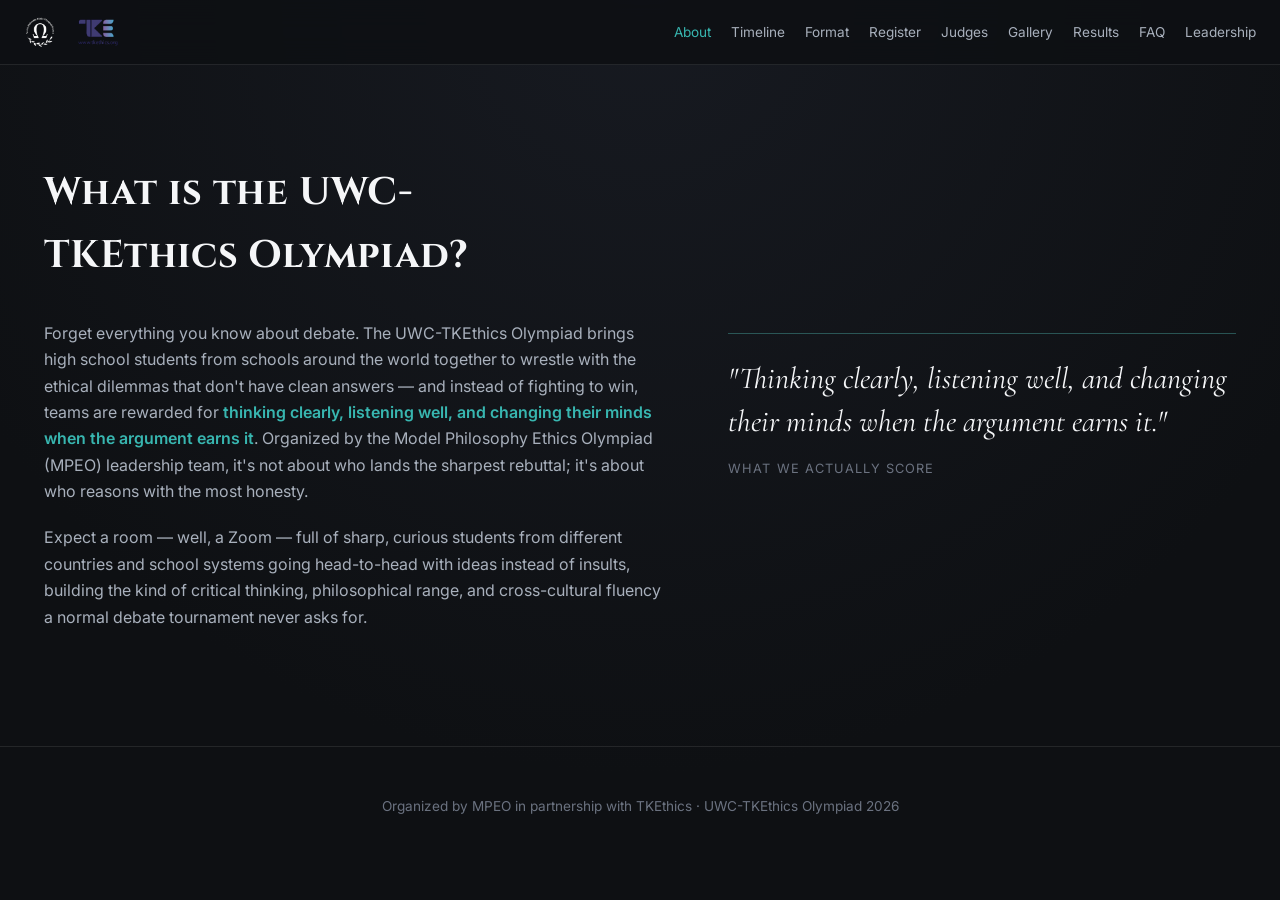
==== about.html @ 6abeafab "Fix hero circle cropping, embed Google Form for interest, split site into multiple pages - Hero circ" ====
<!DOCTYPE html>
<html lang="en">
<head>
  <meta charset="UTF-8">
  <meta name="viewport" content="width=device-width, initial-scale=1.0">
  <title>About · UWC-TKEthics Olympiad 2026</title>
  <meta name="description" content="What is the UWC-TKEthics Olympiad? An online ethics tournament for high school teams from schools around the world, hosted by MPEO in partnership with TKEthics.">
  <link rel="stylesheet" href="style.css">
</head>
<body>
  <header class="site-header">
    <div class="site-header__logos">
      <img src="assets/logos/mpeo-omega-crest-transparent.png" alt="Model Philosophy Ethics Olympiad crest">
      <img src="assets/logos/tkethics-logo.png" alt="TKEthics logo">
    </div>
    <nav class="site-header__nav">
      <a href="about.html" aria-current="page">About</a>
      <a href="index.html#timeline">Timeline</a>
      <a href="format.html">Format</a>
      <a href="index.html#eligibility">Register</a>
      <a href="judges.html">Judges</a>
      <a href="gallery.html">Gallery</a>
      <a href="results.html">Results</a>
      <a href="index.html#faq">FAQ</a>
      <a href="leadership.html">Leadership</a>
    </nav>
  </header>

  <main>
    <section id="about" class="about">
      <div class="container about__grid">
        <div>
          <h2>What is the UWC-TKEthics Olympiad?</h2>
          <p>
            Forget everything you know about debate. The UWC-TKEthics Olympiad
            brings high school students from schools around the world together
            to wrestle with the ethical dilemmas that don't have clean answers —
            and instead of fighting to win, teams are rewarded for
            <span class="highlight">thinking clearly, listening well, and
            changing their minds when the argument earns it</span>. Organized by
            the Model Philosophy Ethics Olympiad (MPEO) leadership team, it's
            not about who lands the sharpest rebuttal; it's about who reasons
            with the most honesty.
          </p>
          <p>
            Expect a room — well, a Zoom — full of sharp, curious students from
            different countries and school systems going head-to-head with
            ideas instead of insults, building the kind of critical thinking,
            philosophical range, and cross-cultural fluency a normal debate
            tournament never asks for.
          </p>
        </div>
        <blockquote class="about__pullquote">
          "Thinking clearly, listening well, and changing their minds when the
          argument earns it."
          <cite>What we actually score</cite>
        </blockquote>
      </div>
    </section>
  </main>

  <footer class="site-footer">
    <p>Organized by MPEO in partnership with TKEthics · UWC-TKEthics Olympiad 2026</p>
  </footer>

  <script type="module" src="js/app.js"></script>
</body>
</html>
---- style.css ----
/* ==========================================================================
   UWC-TKETHICS OLYMPIAD 2026 — DESIGN SYSTEM
   Related to MPEO's dark-academia system, distinct accent (indigo/teal,
   echoing the TKEthics mark) for this event specifically.
   ========================================================================== */

@import url('https://fonts.googleapis.com/css2?family=Cinzel:wght@500;600;700;800;900&family=Cormorant+Garamond:ital,wght@0,400;0,600;1,400;1,600&family=Inter:wght@300;400;500;600;700&family=Playfair+Display:ital,wght@0,600;0,700;1,600&display=swap');

:root {
  --color-bg-primary: #0E1013;
  --color-bg-secondary: #16191E;
  --color-bg-card: #21252C;
  --color-bg-card-hover: #2A2F38;
  --color-bg-parchment: #F6F4ED;

  --color-border-subtle: rgba(255, 255, 255, 0.09);
  --color-border-accent: rgba(79, 182, 176, 0.4);

  /* Event accent: indigo -> teal, echoes the TKEthics logo gradient */
  --color-accent-a: #4B4FA6;
  --color-accent-b: #38B6B0;
  --color-accent-gradient: linear-gradient(120deg, var(--color-accent-a), var(--color-accent-b));
  --color-accent-glow: rgba(56, 182, 176, 0.28);

  --color-text-primary: #F5F6F8;
  --color-text-secondary: #A8B0BC;
  --color-text-muted: #6B7280;
  --color-text-dark: #1A1D20;

  --font-display: 'Cinzel', Georgia, serif;
  --font-subhead: 'Playfair Display', Georgia, serif;
  --font-editorial: 'Cormorant Garamond', Georgia, serif;
  --font-body: 'Inter', system-ui, -apple-system, sans-serif;

  --max-width-container: 1240px;
  --max-width-narrow: 920px;
  --radius-sm: 4px;
  --radius-md: 8px;
  --radius-lg: 16px;
  --radius-full: 9999px;

  --shadow-card: 0 16px 36px -10px rgba(0, 0, 0, 0.6);
  --transition-fast: 0.2s cubic-bezier(0.16, 1, 0.3, 1);
  --transition-normal: 0.35s cubic-bezier(0.16, 1, 0.3, 1);
}

*, *::before, *::after { box-sizing: border-box; margin: 0; padding: 0; }

html {
  scroll-behavior: smooth;
  color-scheme: dark;
  background-color: var(--color-bg-primary);
  font-family: var(--font-body);
  font-size: 16px;
  line-height: 1.65;
  color: var(--color-text-primary);
  -webkit-font-smoothing: antialiased;
}

body {
  overflow-x: hidden;
  background: radial-gradient(circle at 50% 0%, #171A21 0%, #0E1013 70%);
  min-height: 100vh;
}

a { color: inherit; text-decoration: none; transition: var(--transition-fast); }
button { cursor: pointer; border: none; font-family: inherit; }
img { max-width: 100%; height: auto; display: block; }

.container { max-width: var(--max-width-container); margin: 0 auto; padding: 0 24px; }
.container--narrow { max-width: var(--max-width-narrow); }

section { padding: 96px 0; }
main > section:nth-of-type(even) { background: var(--color-bg-secondary); }

@media (max-width: 640px) {
  section { padding: 56px 0; }
}

h1, h2 { font-family: var(--font-display); font-weight: 700; letter-spacing: 0.01em; text-wrap: balance; }
h3 { font-family: var(--font-subhead); font-weight: 700; letter-spacing: 0.01em; text-wrap: balance; }
h2 { font-size: clamp(1.8rem, 3vw, 2.6rem); margin-bottom: 32px; }
p { text-wrap: pretty; }

.btn {
  display: inline-block;
  padding: 14px 32px;
  border-radius: var(--radius-full);
  font-family: var(--font-body);
  font-weight: 600;
  font-size: 0.95rem;
}
.btn--primary {
  background: var(--color-accent-gradient);
  color: #08090B;
}
.btn--primary:hover { box-shadow: 0 10px 30px -5px var(--color-accent-glow); }
.btn--disabled {
  background: var(--color-bg-card);
  color: var(--color-text-muted);
  cursor: not-allowed;
}

/* --- Header / nav --- */
.site-header {
  position: sticky;
  top: 0;
  z-index: 50;
  display: flex;
  flex-wrap: wrap;
  align-items: center;
  justify-content: space-between;
  gap: 16px;
  padding: 16px 24px;
  background: rgba(14, 16, 19, 0.85);
  backdrop-filter: blur(14px);
  border-bottom: 1px solid var(--color-border-subtle);
}
.site-header__logos { display: flex; align-items: center; gap: 16px; flex-shrink: 0; }
.site-header__logos img { height: 32px; width: auto; }
.site-header__nav { display: flex; gap: 20px; flex-wrap: wrap; }
.site-header__nav a { font-size: 0.85rem; color: var(--color-text-secondary); }
.site-header__nav a:hover { color: var(--color-text-primary); }
.site-header__nav a[aria-current="page"] { color: var(--color-accent-b); }

/* --- Footer --- */
.site-footer {
  padding: 48px 24px;
  text-align: center;
  color: var(--color-text-muted);
  font-size: 0.85rem;
  border-top: 1px solid var(--color-border-subtle);
}

.tag--tentative, .tag--note {
  display: inline-block;
  font-size: 0.7rem;
  text-transform: uppercase;
  letter-spacing: 0.08em;
  color: var(--color-text-muted);
  border: 1px solid var(--color-border-subtle);
  border-radius: var(--radius-full);
  padding: 2px 10px;
  margin-left: 8px;
  vertical-align: middle;
}

/* --- Hero --- */
.hero {
  position: relative;
  isolation: isolate;
  min-height: 100svh;
  display: flex;
  align-items: center;
  padding-top: 100px;
  padding-bottom: 60px;
  text-align: center;
  overflow: hidden;
}
@media (max-width: 640px) {
  .hero { padding-top: 96px; padding-bottom: 72px; }
}
.hero__graphic {
  position: absolute;
  inset: 0;
  overflow: hidden;
  z-index: 0;
  pointer-events: none;
}
.hero__circle {
  position: absolute;
  border-radius: 50%;
}
.hero__circle--a,
.hero__circle--b {
  width: clamp(480px, 60vw, 1100px);
  aspect-ratio: 1 / 1;
  border: 1.5px solid;
}
.hero__circle--a {
  top: -22%;
  left: -18%;
  border-color: var(--color-accent-a);
  opacity: 0.32;
}
.hero__circle--b {
  bottom: -22%;
  right: -18%;
  border-color: var(--color-accent-b);
  opacity: 0.32;
}
.hero__circle--c {
  top: 50%;
  left: 50%;
  transform: translate(-50%, -50%);
}
@media (max-width: 640px) {
  .hero__circle--a,
  .hero__circle--b { width: clamp(280px, 85vw, 420px); }
}
.hero__inner { position: relative; z-index: 1; }
.hero__eyebrow {
  font-family: var(--font-body);
  text-transform: uppercase;
  letter-spacing: 0.12em;
  font-size: 0.8rem;
  color: var(--color-accent-b);
  margin-bottom: 16px;
}
.hero__title { font-size: clamp(2.4rem, 6vw, 4.2rem); margin-bottom: 20px; }
.hero__subtitle {
  font-family: var(--font-editorial);
  font-size: 1.3rem;
  color: var(--color-text-secondary);
  max-width: 700px;
  margin: 0 auto 24px;
}
.hero__date { color: var(--color-text-secondary); margin-bottom: 32px; }
.hero__ctas { display: flex; gap: 16px; justify-content: center; flex-wrap: wrap; }
.btn--ghost {
  border: 1px solid var(--color-border-subtle);
  color: var(--color-text-primary);
}
.btn--ghost:hover { border-color: var(--color-border-accent); }

/* --- Emphasis accent --- */
.highlight { color: var(--color-accent-b); font-weight: 600; }

/* --- About / Format shared prose styles --- */
.about p, .format p { color: var(--color-text-secondary); margin-bottom: 20px; }

.about__grid {
  display: grid;
  grid-template-columns: 1.1fr 0.9fr;
  gap: 64px;
  align-items: center;
}
@media (max-width: 860px) {
  .about__grid { grid-template-columns: 1fr; gap: 32px; }
}
.about__pullquote {
  font-family: var(--font-editorial);
  font-style: italic;
  font-size: clamp(1.4rem, 2.4vw, 1.9rem);
  line-height: 1.4;
  color: var(--color-text-primary);
  border-top: 1px solid var(--color-border-accent);
  padding-top: 24px;
}
.about__pullquote cite {
  display: block;
  margin-top: 16px;
  font-family: var(--font-body);
  font-style: normal;
  font-size: 0.8rem;
  text-transform: uppercase;
  letter-spacing: 0.08em;
  color: var(--color-text-muted);
}
.format h3 { font-size: 1.3rem; margin: 40px 0 16px; }
.format__theories { list-style: none; display: grid; gap: 16px; margin-bottom: 20px; }
.format__theories li {
  background: var(--color-bg-card);
  border: 1px solid var(--color-border-subtle);
  border-radius: var(--radius-md);
  padding: 16px 20px;
  color: var(--color-text-secondary);
  transition: var(--transition-fast);
}
.format__theories li strong {
  color: var(--color-accent-a);
  font-family: var(--font-subhead);
  font-size: 1.05rem;
}
.format__theories li a { text-decoration: underline; }
.format__theories li a:hover strong { color: var(--color-accent-b); }
.format__theories li:hover {
  background: var(--color-bg-card-hover);
  box-shadow: 0 10px 30px -12px var(--color-accent-glow);
}
.format__video-slot {
  aspect-ratio: 16 / 9;
  background: var(--color-bg-card);
  border: 1px solid var(--color-border-subtle);
  border-radius: var(--radius-lg);
  overflow: hidden;
  margin-bottom: 32px;
}
.format__video-slot iframe {
  width: 100%;
  height: 100%;
  border: 0;
  display: block;
}

.format__steps {
  display: grid;
  grid-template-columns: repeat(4, 1fr);
  gap: 16px;
  margin: 28px 0 32px;
}
@media (max-width: 860px) { .format__steps { grid-template-columns: 1fr 1fr; } }
@media (max-width: 520px) { .format__steps { grid-template-columns: 1fr; } }
.format__step {
  position: relative;
  background: var(--color-bg-card);
  border: 1px solid var(--color-border-subtle);
  border-radius: var(--radius-md);
  padding: 20px 18px;
  transition: var(--transition-fast);
}
@media (min-width: 861px) {
  .format__step:not(:first-child)::before {
    content: '→';
    position: absolute;
    top: 32px;
    left: -8px;
    transform: translate(-50%, -50%);
    font-size: 1rem;
    color: var(--color-text-muted);
    z-index: 1;
    pointer-events: none;
  }
}
.format__step:hover {
  background: var(--color-bg-card-hover);
  box-shadow: 0 14px 32px -14px var(--color-accent-glow);
  transform: translateY(-2px);
}
.format__step-number {
  display: block;
  font-family: var(--font-display);
  font-size: 2rem;
  color: var(--color-accent-a);
  margin-bottom: 8px;
}
.format__step-title {
  font-family: var(--font-subhead);
  font-size: 1.05rem;
  font-weight: 700;
  margin-bottom: 10px;
  display: flex;
  align-items: baseline;
  gap: 8px;
  flex-wrap: wrap;
}
.format__step-time {
  font-family: var(--font-body);
  font-size: 0.7rem;
  font-weight: 600;
  text-transform: uppercase;
  letter-spacing: 0.06em;
  color: var(--color-text-secondary);
  background: var(--color-bg-primary);
  border-radius: var(--radius-full);
  padding: 2px 10px;
}
.format__step p { font-size: 0.92rem; margin-bottom: 0; }

.format__callout {
  border-left: 3px solid var(--color-accent-b);
  background: var(--color-accent-glow);
  border-radius: 0 var(--radius-md) var(--radius-md) 0;
  padding: 20px 24px;
  font-family: var(--font-editorial);
  font-style: italic;
  font-size: 1.2rem;
  line-height: 1.5;
}
.format__callout strong { font-style: normal; }

.judges p { color: var(--color-text-secondary); margin-bottom: 24px; }
.judges p a { color: var(--color-accent-b); text-decoration: underline; }
.judges p a:hover { color: var(--color-text-primary); }
.judges__top {
  display: grid;
  grid-template-columns: 1.3fr 1fr;
  gap: 32px;
  align-items: start;
  margin-bottom: 32px;
}
@media (max-width: 860px) {
  .judges__top { grid-template-columns: 1fr; gap: 24px; }
}
.judges__bios-row {
  display: grid;
  grid-template-columns: 1fr 1fr;
  gap: 24px;
  margin-bottom: 32px;
}
@media (max-width: 640px) {
  .judges__bios-row { grid-template-columns: 1fr; }
}
.judges__bio {
  background: var(--color-bg-card);
  border: 1px solid var(--color-border-subtle);
  border-radius: var(--radius-md);
  padding: 20px;
}
.judges__bio h3 { font-size: 1.05rem; margin-bottom: 4px; }
.judges__bio-role {
  display: block;
  font-family: var(--font-body);
  font-size: 0.75rem;
  text-transform: uppercase;
  letter-spacing: 0.06em;
  color: var(--color-accent-b);
  margin-bottom: 12px;
}
.judges__bio p { font-size: 0.9rem; margin-bottom: 0; }
.judges .judges__bio-note { font-size: 0.85rem; color: var(--color-text-muted); margin-bottom: 0; }
.judges__criteria {
  background: linear-gradient(160deg, rgba(75, 79, 166, 0.16), rgba(75, 79, 166, 0.04));
  border: 1px solid rgba(75, 79, 166, 0.35);
  border-radius: var(--radius-lg);
  padding: 22px 20px;
}
.judges__criteria h3 { font-size: 0.95rem; margin-bottom: 14px; color: var(--color-accent-a); }
.judges__criteria ul { list-style: none; display: grid; gap: 11px; color: var(--color-text-secondary); font-size: 0.85rem; }
.judges__criteria li { display: flex; align-items: baseline; gap: 6px; }
.judges__criteria li span {
  position: relative;
  flex: 1;
  overflow: hidden;
  white-space: nowrap;
}
.judges__criteria li span::after {
  content: '..............................................................................................';
  padding-left: 4px;
  letter-spacing: 2px;
  color: var(--color-border-subtle);
}
.judges__criteria li strong {
  flex-shrink: 0;
  font-family: var(--font-display);
  color: var(--color-text-primary);
}
.judges__criteria-total {
  margin-top: 16px;
  padding-top: 14px;
  border-top: 1px solid rgba(75, 79, 166, 0.35);
  font-size: 0.8rem;
  color: var(--color-text-muted);
}
.judges__criteria-total a { color: var(--color-accent-a); text-decoration: underline; }
.judges__criteria-total a:hover { color: var(--color-accent-b); }
.judges__placeholder, .results-placeholder, .gallery-placeholder {
  background: var(--color-bg-card);
  border: 1px dashed var(--color-border-accent);
  border-radius: var(--radius-md);
  padding: 24px;
  color: var(--color-text-muted);
  text-align: center;
}

.gallery-grid {
  display: grid;
  grid-template-columns: repeat(auto-fill, minmax(220px, 1fr));
  gap: 16px;
}
.gallery-grid img { border-radius: var(--radius-md); object-fit: cover; aspect-ratio: 4 / 3; }

.results-list { list-style: none; display: grid; gap: 12px; }
.results-row {
  display: flex;
  align-items: center;
  gap: 16px;
  background: var(--color-bg-card);
  border: 1px solid var(--color-border-subtle);
  border-radius: var(--radius-md);
  padding: 14px 20px;
}
.results-row:first-child {
  background: var(--color-accent-glow);
  border-color: var(--color-border-accent);
}
.results-row__place {
  font-family: var(--font-display);
  font-size: 1.3rem;
  color: var(--color-text-muted);
  min-width: 48px;
}
.results-row:first-child .results-row__place { color: var(--color-accent-b); }
.results-row__team { font-weight: 600; }
.results-row__school { color: var(--color-text-muted); margin-left: auto; font-size: 0.9rem; }

.eligibility__list {
  list-style: none;
  display: grid;
  gap: 12px;
  margin-bottom: 48px;
  color: var(--color-text-secondary);
}
.eligibility__list li {
  display: flex;
  align-items: baseline;
  gap: 12px;
  background: var(--color-bg-card);
  border: 1px solid var(--color-border-subtle);
  border-radius: var(--radius-md);
  padding: 14px 20px;
}
.eligibility__list li::before {
  content: '✓';
  flex-shrink: 0;
  color: var(--color-accent-a);
  font-weight: 700;
}

.eligibility__funnel { display: grid; gap: 40px; grid-template-columns: 1fr; max-width: 640px; margin: 0 auto; }
.funnel-step h3 { font-size: 1.1rem; margin-bottom: 8px; }
.funnel-step p { color: var(--color-text-secondary); margin-bottom: 16px; }

.funnel-step__embed {
  background: var(--color-bg-card);
  border: 1px solid var(--color-border-subtle);
  border-radius: var(--radius-md);
  overflow: hidden;
}
.funnel-step__embed iframe {
  display: block;
  width: 100%;
  height: 640px;
  border: 0;
  color-scheme: light;
}
.funnel-step__fallback {
  margin-top: 10px;
  font-size: 0.82rem;
  color: var(--color-text-muted);
}
.funnel-step__fallback a { color: var(--color-accent-b); text-decoration: underline; }
@media (max-width: 520px) {
  .funnel-step__embed iframe { height: 800px; }
}

.timeline__list {
  list-style: none;
  position: relative;
  padding-left: 28px;
}
.timeline__list::before {
  content: '';
  position: absolute;
  top: 8px;
  bottom: 8px;
  left: 5px;
  width: 1px;
  background: var(--color-border-subtle);
}
.timeline__list li {
  position: relative;
  display: flex;
  gap: 24px;
  padding: 16px 0 16px 24px;
}
.timeline__list li::before {
  content: '';
  position: absolute;
  top: 22px;
  left: -28px;
  width: 11px;
  height: 11px;
  border-radius: 50%;
  background: var(--color-bg-primary);
  border: 2px solid var(--color-accent-a);
}
.timeline__list li:last-child::before { border-color: var(--color-accent-b); }
.timeline__date {
  font-family: var(--font-display);
  font-weight: 600;
  color: var(--color-text-primary);
  min-width: 160px;
}

.timeline h3 { font-size: 1.1rem; margin: 40px 0 12px; }
.schedule-table-note {
  color: var(--color-text-secondary);
  font-size: 0.85rem;
  margin-bottom: 16px;
}
.schedule-table-note .tag--note { margin-left: 0; }
.schedule-table-wrap {
  overflow-x: auto;
  border: 1px solid var(--color-border-subtle);
  border-radius: var(--radius-md);
}
.schedule-table {
  width: 100%;
  border-collapse: collapse;
  font-size: 0.88rem;
  white-space: nowrap;
}
.schedule-table th, .schedule-table td {
  padding: 12px 16px;
  text-align: left;
  border-bottom: 1px solid var(--color-border-subtle);
}
.schedule-table thead th {
  font-family: var(--font-body);
  font-size: 0.72rem;
  text-transform: uppercase;
  letter-spacing: 0.06em;
  color: var(--color-text-muted);
  background: var(--color-bg-card);
}
.schedule-table tbody td:first-child {
  color: var(--color-text-primary);
  font-weight: 600;
}
.schedule-table tbody td:not(:first-child) {
  font-family: var(--font-display);
  color: var(--color-text-secondary);
}
.schedule-table tbody tr:last-child td { border-bottom: none; }
.schedule-table .tag--note { margin-left: 6px; }

.faq__item {
  border-bottom: 1px solid var(--color-border-subtle);
  padding: 16px 0;
}
.faq__item summary { cursor: pointer; font-weight: 600; }
.faq__item p { color: var(--color-text-secondary); margin-top: 12px; }

.contact__list { list-style: none; display: grid; gap: 10px; margin-top: 20px; }
.contact__list a { color: var(--color-accent-b); }
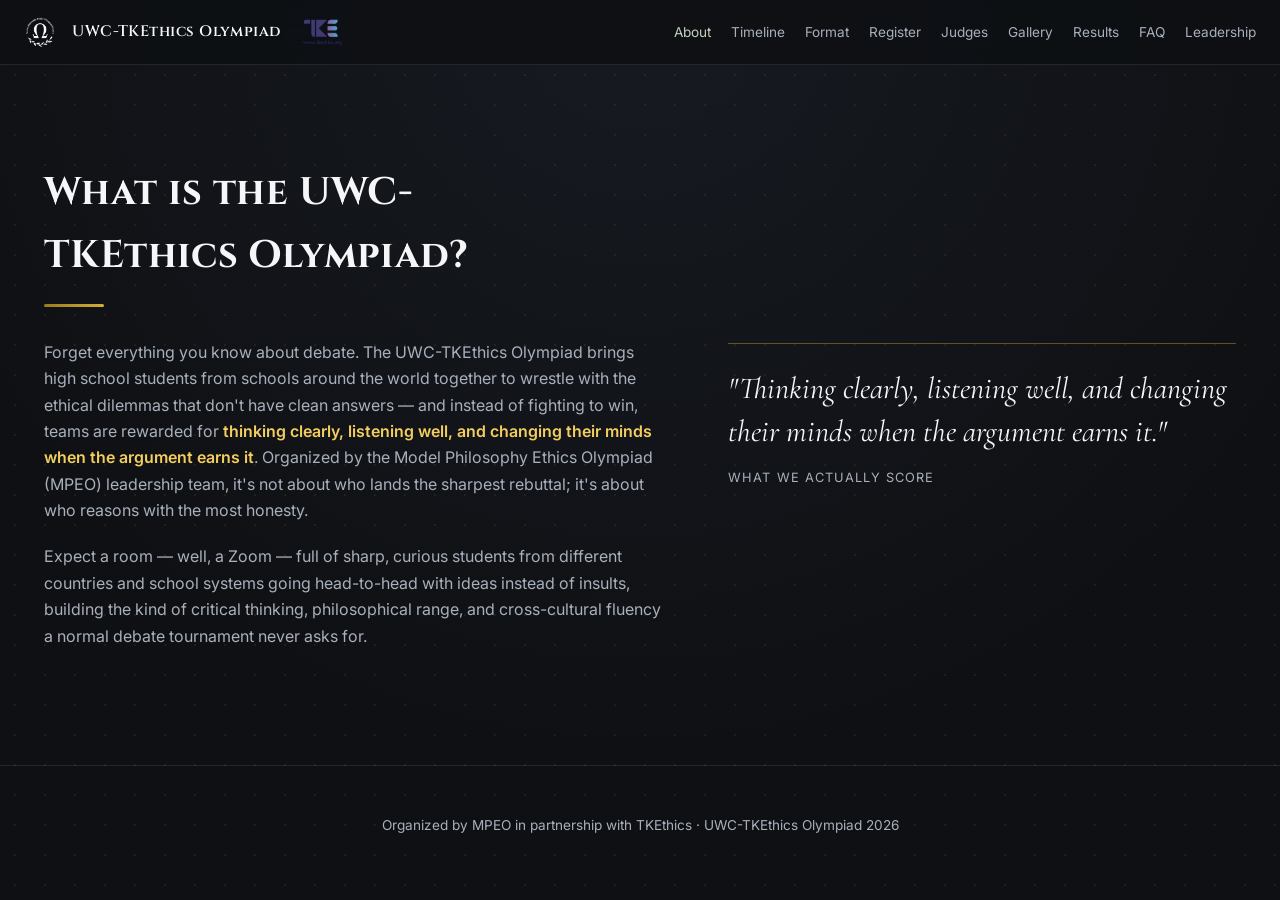
==== commit 75162e41: "Add registration countdown, leadership photos, and site-wide visual polish - Registration CTA now sh" ====
--- a/about.html
+++ b/about.html
@@ -5,12 +5,14 @@
   <meta name="viewport" content="width=device-width, initial-scale=1.0">
   <title>About · UWC-TKEthics Olympiad 2026</title>
   <meta name="description" content="What is the UWC-TKEthics Olympiad? An online ethics tournament for high school teams from schools around the world, hosted by MPEO in partnership with TKEthics.">
+  <link rel="icon" href="assets/logos/mpeo-omega-crest.svg" type="image/svg+xml">
   <link rel="stylesheet" href="style.css">
 </head>
 <body>
   <header class="site-header">
     <div class="site-header__logos">
       <img src="assets/logos/mpeo-omega-crest-transparent.png" alt="Model Philosophy Ethics Olympiad crest">
+      <a href="index.html" class="site-header__wordmark">UWC-TKEthics Olympiad</a>
       <img src="assets/logos/tkethics-logo.png" alt="TKEthics logo">
     </div>
     <nav class="site-header__nav">
--- a/style.css
+++ b/style.css
@@ -1,10 +1,10 @@
 /* ==========================================================================
    UWC-TKETHICS OLYMPIAD 2026 — DESIGN SYSTEM
-   Related to MPEO's dark-academia system, distinct accent (indigo/teal,
-   echoing the TKEthics mark) for this event specifically.
+   Aligned to MPEO's dark-academia gold system for visual consistency
+   across both Ethics Olympiad events.
    ========================================================================== */
 
-@import url('https://fonts.googleapis.com/css2?family=Cinzel:wght@500;600;700;800;900&family=Cormorant+Garamond:ital,wght@0,400;0,600;1,400;1,600&family=Inter:wght@300;400;500;600;700&family=Playfair+Display:ital,wght@0,600;0,700;1,600&display=swap');
+@import url('https://fonts.googleapis.com/css2?family=Cinzel:wght@500;600;700;800;900&family=Cormorant+Garamond:ital,wght@0,400;0,600;1,400;1,600&family=Inter:wght@300;400;500;600;700&family=Playfair+Display:ital,wght@0,600;0,700;1,600&family=Outfit:wght@500;600;700&display=swap');
 
 :root {
   --color-bg-primary: #0E1013;
@@ -14,13 +14,29 @@
   --color-bg-parchment: #F6F4ED;
 
   --color-border-subtle: rgba(255, 255, 255, 0.09);
-  --color-border-accent: rgba(79, 182, 176, 0.4);
-
-  /* Event accent: indigo -> teal, echoes the TKEthics logo gradient */
-  --color-accent-a: #4B4FA6;
-  --color-accent-b: #38B6B0;
-  --color-accent-gradient: linear-gradient(120deg, var(--color-accent-a), var(--color-accent-b));
-  --color-accent-glow: rgba(56, 182, 176, 0.28);
+  --color-border-accent: rgba(212, 175, 55, 0.4);
+
+  /* Metallic accents, matched to MPEO's gold system */
+  --color-gold-primary: #D4AF37;
+  --color-gold-hover: #F3CE5E;
+  --color-gold-dark: #997A1E;
+  --color-gold-glow: rgba(212, 175, 55, 0.28);
+  --color-gold-surface: rgba(212, 175, 55, 0.08);
+
+  --color-silver: #C0C7D0;
+  --color-silver-glow: rgba(192, 199, 208, 0.25);
+  --color-bronze: #CD7F32;
+  --color-bronze-glow: rgba(205, 127, 50, 0.25);
+  --color-olive-laurel: #4F6052;
+
+  /* Laurel: generic interactive emphasis (links, active nav, checkmarks) — gold stays reserved for rank/achievement */
+  --color-link: #A3B79C;
+  --color-link-hover: #C1D2BB;
+
+  --color-accent-a: var(--color-gold-primary);
+  --color-accent-b: var(--color-gold-hover);
+  --color-accent-gradient: linear-gradient(120deg, var(--color-gold-dark), var(--color-gold-primary));
+  --color-accent-glow: var(--color-gold-glow);
 
   --color-text-primary: #F5F6F8;
   --color-text-secondary: #A8B0BC;
@@ -31,6 +47,7 @@
   --font-subhead: 'Playfair Display', Georgia, serif;
   --font-editorial: 'Cormorant Garamond', Georgia, serif;
   --font-body: 'Inter', system-ui, -apple-system, sans-serif;
+  --font-badge: 'Outfit', sans-serif;
 
   --max-width-container: 1240px;
   --max-width-narrow: 920px;
@@ -40,6 +57,10 @@
   --radius-full: 9999px;
 
   --shadow-card: 0 16px 36px -10px rgba(0, 0, 0, 0.6);
+  --shadow-gold: 0 10px 30px -5px var(--color-gold-glow);
+  --glass-bg: rgba(14, 16, 19, 0.85);
+  --glass-border: 1px solid rgba(255, 255, 255, 0.08);
+  --glass-blur: blur(14px);
   --transition-fast: 0.2s cubic-bezier(0.16, 1, 0.3, 1);
   --transition-normal: 0.35s cubic-bezier(0.16, 1, 0.3, 1);
 }
@@ -59,7 +80,9 @@
 
 body {
   overflow-x: hidden;
-  background: radial-gradient(circle at 50% 0%, #171A21 0%, #0E1013 70%);
+  background:
+    radial-gradient(circle, rgba(212, 175, 55, 0.09) 1px, transparent 1.3px) 0 0 / 30px 30px,
+    radial-gradient(circle at 50% 0%, #171A21 0%, #0E1013 70%);
   min-height: 100vh;
 }
 
@@ -67,6 +90,12 @@
 button { cursor: pointer; border: none; font-family: inherit; }
 img { max-width: 100%; height: auto; display: block; }
 
+:focus-visible {
+  outline: 2px solid var(--color-link-hover);
+  outline-offset: 3px;
+  border-radius: 2px;
+}
+
 .container { max-width: var(--max-width-container); margin: 0 auto; padding: 0 24px; }
 .container--narrow { max-width: var(--max-width-narrow); }
 
@@ -79,8 +108,104 @@
 
 h1, h2 { font-family: var(--font-display); font-weight: 700; letter-spacing: 0.01em; text-wrap: balance; }
 h3 { font-family: var(--font-subhead); font-weight: 700; letter-spacing: 0.01em; text-wrap: balance; }
-h2 { font-size: clamp(1.8rem, 3vw, 2.6rem); margin-bottom: 32px; }
+h2 { font-size: clamp(1.8rem, 3vw, 2.6rem); margin-bottom: 32px; position: relative; }
+h2::after {
+  content: '';
+  display: block;
+  margin-top: 16px;
+  width: 60px;
+  height: 3px;
+  border-radius: 2px;
+  background: var(--color-accent-gradient);
+}
 p { text-wrap: pretty; }
+
+/* --- Decorative ornaments (laurel motifs, dividers, texture) --- */
+.ornament-divider {
+  display: flex;
+  align-items: center;
+  justify-content: center;
+  gap: 18px;
+  max-width: 360px;
+  margin: 0 auto;
+  padding: 0 24px;
+  color: var(--color-gold-primary);
+  opacity: 0.55;
+}
+.ornament-divider__line {
+  flex: 1;
+  height: 1px;
+  background: linear-gradient(90deg, transparent, currentColor);
+}
+.ornament-divider__line--flip { background: linear-gradient(90deg, currentColor, transparent); }
+.ornament-divider__sprig {
+  width: 38px;
+  height: 15px;
+  flex-shrink: 0;
+  background-color: currentColor;
+  -webkit-mask-image: url('assets/decorative/laurel-sprig.svg');
+  mask-image: url('assets/decorative/laurel-sprig.svg');
+  -webkit-mask-size: contain;
+  mask-size: contain;
+  -webkit-mask-repeat: no-repeat;
+  mask-repeat: no-repeat;
+  -webkit-mask-position: center;
+  mask-position: center;
+}
+.ornament-divider__sprig--right { transform: scaleX(-1); }
+.ornament-divider__mark {
+  width: 7px;
+  height: 7px;
+  border: 1px solid currentColor;
+  transform: rotate(45deg);
+  flex-shrink: 0;
+}
+
+/* Corner sprig accent on card-like surfaces */
+.leader-card,
+.judges__bio,
+.format__theories li,
+.funnel-step__register,
+.judges__criteria {
+  position: relative;
+  overflow: hidden;
+}
+.leader-card::before,
+.judges__bio::before,
+.format__theories li::before,
+.funnel-step__register::before,
+.judges__criteria::before {
+  content: '';
+  position: absolute;
+  top: 12px;
+  left: 14px;
+  width: 34px;
+  height: 14px;
+  background-color: var(--color-gold-primary);
+  -webkit-mask-image: url('assets/decorative/laurel-sprig.svg');
+  mask-image: url('assets/decorative/laurel-sprig.svg');
+  -webkit-mask-size: contain;
+  mask-size: contain;
+  -webkit-mask-repeat: no-repeat;
+  mask-repeat: no-repeat;
+  -webkit-mask-position: center;
+  mask-position: center;
+  opacity: 0.16;
+  transform: rotate(-10deg);
+  pointer-events: none;
+}
+
+/* Scroll-reveal (progressive enhancement; content is visible by default) */
+[data-reveal] { opacity: 1; transform: none; }
+[data-reveal].reveal-init {
+  opacity: 0;
+  transform: translateY(18px);
+  transition: opacity 0.6s cubic-bezier(0.16, 1, 0.3, 1), transform 0.6s cubic-bezier(0.16, 1, 0.3, 1);
+}
+[data-reveal].reveal-visible { opacity: 1; transform: none; }
+@media (prefers-reduced-motion: reduce) {
+  [data-reveal].reveal-init { opacity: 1; transform: none; transition: none; }
+}
 
 .btn {
   display: inline-block;
@@ -112,32 +237,42 @@
   justify-content: space-between;
   gap: 16px;
   padding: 16px 24px;
-  background: rgba(14, 16, 19, 0.85);
-  backdrop-filter: blur(14px);
+  background: var(--glass-bg);
+  backdrop-filter: var(--glass-blur);
   border-bottom: 1px solid var(--color-border-subtle);
 }
 .site-header__logos { display: flex; align-items: center; gap: 16px; flex-shrink: 0; }
 .site-header__logos img { height: 32px; width: auto; }
+.site-header__wordmark {
+  font-family: var(--font-display);
+  font-size: 0.95rem;
+  font-weight: 600;
+  color: var(--color-text-primary);
+  white-space: nowrap;
+  letter-spacing: 0.03em;
+}
+.site-header__wordmark:hover { color: var(--color-link-hover); }
 .site-header__nav { display: flex; gap: 20px; flex-wrap: wrap; }
 .site-header__nav a { font-size: 0.85rem; color: var(--color-text-secondary); }
 .site-header__nav a:hover { color: var(--color-text-primary); }
-.site-header__nav a[aria-current="page"] { color: var(--color-accent-b); }
+.site-header__nav a[aria-current="page"] { color: var(--color-link-hover); }
 
 /* --- Footer --- */
 .site-footer {
   padding: 48px 24px;
   text-align: center;
-  color: var(--color-text-muted);
+  color: var(--color-text-secondary);
   font-size: 0.85rem;
   border-top: 1px solid var(--color-border-subtle);
 }
 
 .tag--tentative, .tag--note {
   display: inline-block;
+  font-family: var(--font-badge);
   font-size: 0.7rem;
   text-transform: uppercase;
   letter-spacing: 0.08em;
-  color: var(--color-text-muted);
+  color: var(--color-text-secondary);
   border: 1px solid var(--color-border-subtle);
   border-radius: var(--radius-full);
   padding: 2px 10px;
@@ -182,17 +317,35 @@
   left: -18%;
   border-color: var(--color-accent-a);
   opacity: 0.32;
+  animation: hero-drift-a 22s ease-in-out infinite;
 }
 .hero__circle--b {
   bottom: -22%;
   right: -18%;
   border-color: var(--color-accent-b);
   opacity: 0.32;
+  animation: hero-drift-b 26s ease-in-out infinite;
 }
 .hero__circle--c {
   top: 50%;
   left: 50%;
   transform: translate(-50%, -50%);
+  animation: hero-spin 60s linear infinite;
+}
+@keyframes hero-drift-a {
+  0%, 100% { transform: translate(0, 0); }
+  50% { transform: translate(22px, 16px); }
+}
+@keyframes hero-drift-b {
+  0%, 100% { transform: translate(0, 0); }
+  50% { transform: translate(-22px, -16px); }
+}
+@keyframes hero-spin {
+  from { transform: translate(-50%, -50%) rotate(0deg); }
+  to { transform: translate(-50%, -50%) rotate(360deg); }
+}
+@media (prefers-reduced-motion: reduce) {
+  .hero__circle--a, .hero__circle--b, .hero__circle--c { animation: none; }
 }
 @media (max-width: 640px) {
   .hero__circle--a,
@@ -200,13 +353,32 @@
 }
 .hero__inner { position: relative; z-index: 1; }
 .hero__eyebrow {
-  font-family: var(--font-body);
+  display: flex;
+  align-items: center;
+  justify-content: center;
+  gap: 10px;
+  font-family: var(--font-badge);
   text-transform: uppercase;
   letter-spacing: 0.12em;
   font-size: 0.8rem;
   color: var(--color-accent-b);
   margin-bottom: 16px;
 }
+.hero__eyebrow-sprig {
+  width: 26px;
+  height: 10px;
+  flex-shrink: 0;
+  background-color: currentColor;
+  -webkit-mask-image: url('assets/decorative/laurel-sprig.svg');
+  mask-image: url('assets/decorative/laurel-sprig.svg');
+  -webkit-mask-size: contain;
+  mask-size: contain;
+  -webkit-mask-repeat: no-repeat;
+  mask-repeat: no-repeat;
+  -webkit-mask-position: center;
+  mask-position: center;
+}
+.hero__eyebrow-sprig--right { transform: scaleX(-1); }
 .hero__title { font-size: clamp(2.4rem, 6vw, 4.2rem); margin-bottom: 20px; }
 .hero__subtitle {
   font-family: var(--font-editorial);
@@ -217,6 +389,35 @@
 }
 .hero__date { color: var(--color-text-secondary); margin-bottom: 32px; }
 .hero__ctas { display: flex; gap: 16px; justify-content: center; flex-wrap: wrap; }
+.hero__stats {
+  list-style: none;
+  display: flex;
+  flex-wrap: wrap;
+  justify-content: center;
+  gap: 10px;
+  margin: 36px 0 0;
+}
+.hero__stats li {
+  display: flex;
+  align-items: center;
+  gap: 7px;
+  font-family: var(--font-badge);
+  font-size: 0.78rem;
+  letter-spacing: 0.03em;
+  color: var(--color-text-secondary);
+  border: 1px solid var(--color-border-accent);
+  background: var(--color-gold-surface);
+  border-radius: var(--radius-full);
+  padding: 8px 16px;
+}
+.hero__stats li::before {
+  content: '';
+  width: 5px;
+  height: 5px;
+  border-radius: 50%;
+  background: var(--color-gold-primary);
+  flex-shrink: 0;
+}
 .btn--ghost {
   border: 1px solid var(--color-border-subtle);
   color: var(--color-text-primary);
@@ -255,7 +456,7 @@
   font-size: 0.8rem;
   text-transform: uppercase;
   letter-spacing: 0.08em;
-  color: var(--color-text-muted);
+  color: var(--color-text-secondary);
 }
 .format h3 { font-size: 1.3rem; margin: 40px 0 16px; }
 .format__theories { list-style: none; display: grid; gap: 16px; margin-bottom: 20px; }
@@ -273,7 +474,7 @@
   font-size: 1.05rem;
 }
 .format__theories li a { text-decoration: underline; }
-.format__theories li a:hover strong { color: var(--color-accent-b); }
+.format__theories li a:hover strong { color: var(--color-link-hover); }
 .format__theories li:hover {
   background: var(--color-bg-card-hover);
   box-shadow: 0 10px 30px -12px var(--color-accent-glow);
@@ -303,17 +504,19 @@
 @media (max-width: 520px) { .format__steps { grid-template-columns: 1fr; } }
 .format__step {
   position: relative;
+  display: flex;
+  flex-direction: column;
   background: var(--color-bg-card);
   border: 1px solid var(--color-border-subtle);
   border-radius: var(--radius-md);
-  padding: 20px 18px;
+  padding: 22px 20px 24px;
   transition: var(--transition-fast);
 }
 @media (min-width: 861px) {
   .format__step:not(:first-child)::before {
     content: '→';
     position: absolute;
-    top: 32px;
+    top: 37px;
     left: -8px;
     transform: translate(-50%, -50%);
     font-size: 1rem;
@@ -324,43 +527,62 @@
 }
 .format__step:hover {
   background: var(--color-bg-card-hover);
+  border-color: var(--color-border-accent);
   box-shadow: 0 14px 32px -14px var(--color-accent-glow);
-  transform: translateY(-2px);
-}
+  transform: translateY(-4px);
+}
+.format__step-marker {
+  display: flex;
+  align-items: center;
+  gap: 12px;
+  margin-bottom: 18px;
+}
+.format__step-icon {
+  display: flex;
+  align-items: center;
+  justify-content: center;
+  width: 26px;
+  height: 26px;
+  flex-shrink: 0;
+  color: var(--color-accent-b);
+  transition: var(--transition-fast);
+}
+.format__step-icon svg { width: 100%; height: 100%; }
+.format__step:hover .format__step-icon { transform: rotate(-6deg) scale(1.1); color: var(--color-gold-hover); }
 .format__step-number {
-  display: block;
   font-family: var(--font-display);
-  font-size: 2rem;
+  font-size: 1.6rem;
+  line-height: 1;
   color: var(--color-accent-a);
-  margin-bottom: 8px;
 }
 .format__step-title {
   font-family: var(--font-subhead);
   font-size: 1.05rem;
   font-weight: 700;
-  margin-bottom: 10px;
-  display: flex;
-  align-items: baseline;
-  gap: 8px;
-  flex-wrap: wrap;
-}
+  margin-bottom: 0;
+}
+.format__step-title + p { margin-top: 14px; }
 .format__step-time {
-  font-family: var(--font-body);
+  display: block;
+  width: fit-content;
+  margin: 8px 0 14px;
+  font-family: var(--font-badge);
   font-size: 0.7rem;
   font-weight: 600;
   text-transform: uppercase;
   letter-spacing: 0.06em;
   color: var(--color-text-secondary);
   background: var(--color-bg-primary);
+  border: 1px solid var(--color-border-subtle);
   border-radius: var(--radius-full);
   padding: 2px 10px;
 }
 .format__step p { font-size: 0.92rem; margin-bottom: 0; }
 
 .format__callout {
-  border-left: 3px solid var(--color-accent-b);
+  border: 1px solid var(--color-border-accent);
   background: var(--color-accent-glow);
-  border-radius: 0 var(--radius-md) var(--radius-md) 0;
+  border-radius: var(--radius-md);
   padding: 20px 24px;
   font-family: var(--font-editorial);
   font-style: italic;
@@ -370,7 +592,7 @@
 .format__callout strong { font-style: normal; }
 
 .judges p { color: var(--color-text-secondary); margin-bottom: 24px; }
-.judges p a { color: var(--color-accent-b); text-decoration: underline; }
+.judges p a { color: var(--color-link); text-decoration: underline; }
 .judges p a:hover { color: var(--color-text-primary); }
 .judges__top {
   display: grid;
@@ -400,7 +622,7 @@
 .judges__bio h3 { font-size: 1.05rem; margin-bottom: 4px; }
 .judges__bio-role {
   display: block;
-  font-family: var(--font-body);
+  font-family: var(--font-badge);
   font-size: 0.75rem;
   text-transform: uppercase;
   letter-spacing: 0.06em;
@@ -408,10 +630,10 @@
   margin-bottom: 12px;
 }
 .judges__bio p { font-size: 0.9rem; margin-bottom: 0; }
-.judges .judges__bio-note { font-size: 0.85rem; color: var(--color-text-muted); margin-bottom: 0; }
+.judges .judges__bio-note { font-size: 0.85rem; color: var(--color-text-secondary); margin-bottom: 0; }
 .judges__criteria {
-  background: linear-gradient(160deg, rgba(75, 79, 166, 0.16), rgba(75, 79, 166, 0.04));
-  border: 1px solid rgba(75, 79, 166, 0.35);
+  background: linear-gradient(160deg, var(--color-gold-surface), rgba(212, 175, 55, 0.02));
+  border: 1px solid var(--color-border-accent);
   border-radius: var(--radius-lg);
   padding: 22px 20px;
 }
@@ -438,18 +660,18 @@
 .judges__criteria-total {
   margin-top: 16px;
   padding-top: 14px;
-  border-top: 1px solid rgba(75, 79, 166, 0.35);
+  border-top: 1px solid var(--color-border-accent);
   font-size: 0.8rem;
-  color: var(--color-text-muted);
-}
-.judges__criteria-total a { color: var(--color-accent-a); text-decoration: underline; }
-.judges__criteria-total a:hover { color: var(--color-accent-b); }
+  color: var(--color-text-secondary);
+}
+.judges__criteria-total a { color: var(--color-link); text-decoration: underline; }
+.judges__criteria-total a:hover { color: var(--color-link-hover); }
 .judges__placeholder, .results-placeholder, .gallery-placeholder {
   background: var(--color-bg-card);
   border: 1px dashed var(--color-border-accent);
   border-radius: var(--radius-md);
   padding: 24px;
-  color: var(--color-text-muted);
+  color: var(--color-text-secondary);
   text-align: center;
 }
 
@@ -460,34 +682,43 @@
 }
 .gallery-grid img { border-radius: var(--radius-md); object-fit: cover; aspect-ratio: 4 / 3; }
 
-.results-list { list-style: none; display: grid; gap: 12px; }
+.results-list {
+  list-style: none;
+  border: 1px solid var(--color-border-subtle);
+  border-radius: var(--radius-md);
+  overflow: hidden;
+}
 .results-row {
   display: flex;
   align-items: center;
   gap: 16px;
-  background: var(--color-bg-card);
-  border: 1px solid var(--color-border-subtle);
-  border-radius: var(--radius-md);
   padding: 14px 20px;
-}
+  border-bottom: 1px solid var(--color-border-subtle);
+}
+.results-row:last-child { border-bottom: none; }
 .results-row:first-child {
-  background: var(--color-accent-glow);
-  border-color: var(--color-border-accent);
+  background: linear-gradient(160deg, var(--color-gold-surface), rgba(212, 175, 55, 0.02));
+}
+.results-row:nth-child(2) {
+  background: linear-gradient(160deg, var(--color-silver-glow), rgba(192, 199, 208, 0.02));
+}
+.results-row:nth-child(3) {
+  background: linear-gradient(160deg, var(--color-bronze-glow), rgba(205, 127, 50, 0.02));
 }
 .results-row__place {
   font-family: var(--font-display);
   font-size: 1.3rem;
-  color: var(--color-text-muted);
+  color: var(--color-text-secondary);
   min-width: 48px;
 }
 .results-row:first-child .results-row__place { color: var(--color-accent-b); }
+.results-row:nth-child(2) .results-row__place { color: var(--color-silver); }
+.results-row:nth-child(3) .results-row__place { color: var(--color-bronze); }
 .results-row__team { font-weight: 600; }
-.results-row__school { color: var(--color-text-muted); margin-left: auto; font-size: 0.9rem; }
+.results-row__school { color: var(--color-text-secondary); margin-left: auto; font-size: 0.9rem; }
 
 .eligibility__list {
   list-style: none;
-  display: grid;
-  gap: 12px;
   margin-bottom: 48px;
   color: var(--color-text-secondary);
 }
@@ -495,43 +726,94 @@
   display: flex;
   align-items: baseline;
   gap: 12px;
-  background: var(--color-bg-card);
-  border: 1px solid var(--color-border-subtle);
-  border-radius: var(--radius-md);
-  padding: 14px 20px;
-}
+  padding: 14px 4px;
+  border-bottom: 1px solid var(--color-border-subtle);
+}
+.eligibility__list li:last-child { border-bottom: none; }
 .eligibility__list li::before {
   content: '✓';
   flex-shrink: 0;
-  color: var(--color-accent-a);
+  color: var(--color-link);
   font-weight: 700;
 }
 
-.eligibility__funnel { display: grid; gap: 40px; grid-template-columns: 1fr; max-width: 640px; margin: 0 auto; }
+.funnel-step { margin-top: 40px; }
 .funnel-step h3 { font-size: 1.1rem; margin-bottom: 8px; }
 .funnel-step p { color: var(--color-text-secondary); margin-bottom: 16px; }
+.funnel-step--wide { margin: 56px auto 0; max-width: 760px; text-align: center; }
+.funnel-step--wide h3,
+.funnel-step--wide > p { text-align: center; }
 
 .funnel-step__embed {
-  background: var(--color-bg-card);
-  border: 1px solid var(--color-border-subtle);
-  border-radius: var(--radius-md);
-  overflow: hidden;
+  background: linear-gradient(160deg, var(--color-gold-surface), rgba(212, 175, 55, 0.02));
+  border: 1px solid var(--color-border-accent);
+  border-radius: var(--radius-lg);
+  padding: 12px;
 }
 .funnel-step__embed iframe {
   display: block;
   width: 100%;
   height: 640px;
   border: 0;
+  border-radius: var(--radius-sm);
   color-scheme: light;
-}
+  box-shadow: 0 4px 16px -4px rgba(0, 0, 0, 0.5);
+}
+.funnel-step__embed--wide iframe { height: 900px; }
 .funnel-step__fallback {
   margin-top: 10px;
   font-size: 0.82rem;
-  color: var(--color-text-muted);
-}
-.funnel-step__fallback a { color: var(--color-accent-b); text-decoration: underline; }
+  color: var(--color-text-secondary);
+}
+.funnel-step__fallback a { color: var(--color-link); text-decoration: underline; }
 @media (max-width: 520px) {
   .funnel-step__embed iframe { height: 800px; }
+}
+
+.funnel-step__register {
+  max-width: 460px;
+  margin: 36px auto 0;
+  padding: 28px 32px;
+  background: var(--color-bg-card);
+  border: 1px solid var(--color-border-subtle);
+  border-radius: var(--radius-md);
+}
+
+.countdown[hidden] { display: none; }
+.countdown {
+  display: grid;
+  grid-template-columns: repeat(4, 1fr);
+  gap: 8px;
+  margin: 0 0 20px;
+}
+.countdown__unit {
+  padding: 10px 4px;
+  background: var(--color-bg-primary);
+  border: 1px solid var(--color-border-subtle);
+  border-radius: var(--radius-sm);
+}
+.countdown__unit dd {
+  font-family: var(--font-display);
+  font-size: 1.3rem;
+  font-weight: 700;
+  color: var(--color-text-primary);
+  font-variant-numeric: tabular-nums;
+}
+.countdown__unit dt {
+  margin-top: 2px;
+  font-size: 0.62rem;
+  letter-spacing: 0.04em;
+  text-transform: uppercase;
+  color: var(--color-text-secondary);
+}
+@media (max-width: 360px) {
+  .countdown { grid-template-columns: repeat(2, 1fr); }
+}
+
+.btn--pending {
+  background: #C9A24B;
+  color: #1A1405;
+  cursor: not-allowed;
 }
 
 .timeline__list {
@@ -597,11 +879,11 @@
   border-bottom: 1px solid var(--color-border-subtle);
 }
 .schedule-table thead th {
-  font-family: var(--font-body);
+  font-family: var(--font-badge);
   font-size: 0.72rem;
   text-transform: uppercase;
   letter-spacing: 0.06em;
-  color: var(--color-text-muted);
+  color: var(--color-text-secondary);
   background: var(--color-bg-card);
 }
 .schedule-table tbody td:first-child {
@@ -623,4 +905,136 @@
 .faq__item p { color: var(--color-text-secondary); margin-top: 12px; }
 
 .contact__list { list-style: none; display: grid; gap: 10px; margin-top: 20px; }
-.contact__list a { color: var(--color-accent-b); }
+.contact__list a { color: var(--color-link); }
+
+/* --- Leadership team grid (grade-tiered layout, ported from MPEO) --- */
+.leadership-tiered-layout {
+  display: flex;
+  flex-direction: column;
+  gap: 32px;
+  max-width: 1160px;
+  margin: 40px auto 0;
+}
+.leadership-row {
+  display: flex;
+  justify-content: center;
+  gap: 28px;
+  flex-wrap: wrap;
+}
+.leadership-row .leader-card {
+  flex: 1 1 300px;
+  max-width: 350px;
+  min-width: 270px;
+}
+.leader-card {
+  background: var(--color-bg-secondary);
+  border: 1px solid var(--color-border-subtle);
+  border-radius: var(--radius-lg);
+  padding: 36px 24px;
+  text-align: center;
+  transition: var(--transition-fast);
+  display: flex;
+  flex-direction: column;
+  align-items: center;
+  justify-content: space-between;
+}
+.leader-card:hover {
+  border-color: var(--color-border-accent);
+  transform: translateY(-4px);
+  box-shadow: 0 12px 32px rgba(0, 0, 0, 0.6);
+}
+.leader-avatar-frame {
+  width: 140px;
+  height: 140px;
+  min-width: 140px;
+  min-height: 140px;
+  border-radius: 50%;
+  border: 2.5px solid var(--color-gold-primary);
+  background: radial-gradient(circle, #242932 0%, #15181E 100%);
+  display: flex;
+  align-items: center;
+  justify-content: center;
+  margin-bottom: 20px;
+  box-shadow: 0 8px 24px rgba(0, 0, 0, 0.5);
+  transition: var(--transition-fast);
+  flex-shrink: 0;
+  position: relative;
+  overflow: hidden;
+}
+.leader-card:hover .leader-avatar-frame {
+  border-color: var(--color-gold-hover);
+  box-shadow: var(--shadow-gold);
+  transform: scale(1.04);
+}
+.leader-avatar-img {
+  width: 100%;
+  height: 100%;
+  aspect-ratio: 1 / 1;
+  border-radius: 50%;
+  object-fit: cover;
+  object-position: center 20%;
+  display: block;
+}
+.leader-avatar-ph {
+  font-family: var(--font-display);
+  font-weight: 700;
+  color: var(--color-gold-primary);
+  font-size: 2.2rem;
+  letter-spacing: 0.05em;
+  display: flex;
+  align-items: center;
+  justify-content: center;
+  width: 100%;
+  height: 100%;
+}
+.leader-name {
+  font-family: var(--font-display);
+  font-size: 1.25rem;
+  font-weight: 700;
+  color: var(--color-text-primary);
+  margin-bottom: 6px;
+}
+.leader-role {
+  font-family: var(--font-badge);
+  font-size: 0.78rem;
+  letter-spacing: 0.12em;
+  text-transform: uppercase;
+  color: var(--color-gold-primary);
+  margin-bottom: 8px;
+}
+.leader-grade-badge {
+  display: inline-block;
+  font-family: var(--font-badge);
+  font-size: 0.72rem;
+  font-weight: 700;
+  letter-spacing: 0.12em;
+  text-transform: uppercase;
+  padding: 4px 12px;
+  border-radius: var(--radius-full);
+  margin-bottom: 14px;
+}
+.leader-grade-badge.grade-12 {
+  background: var(--color-gold-surface);
+  border: 1px solid var(--color-border-accent);
+  color: #FFE082;
+}
+.leader-grade-badge.grade-11 {
+  background: rgba(192, 199, 208, 0.12);
+  border: 1px solid rgba(192, 199, 208, 0.35);
+  color: #E2E8F0;
+}
+.leader-email-link {
+  font-size: 0.82rem;
+  color: var(--color-text-secondary);
+  word-break: break-all;
+  display: inline-block;
+  padding: 7px 14px;
+  border-radius: var(--radius-sm);
+  background: rgba(255, 255, 255, 0.04);
+  border: 1px solid rgba(255, 255, 255, 0.08);
+}
+.leader-email-link:hover {
+  color: var(--color-gold-hover);
+  background: var(--color-gold-surface);
+  border-color: var(--color-gold-primary);
+}
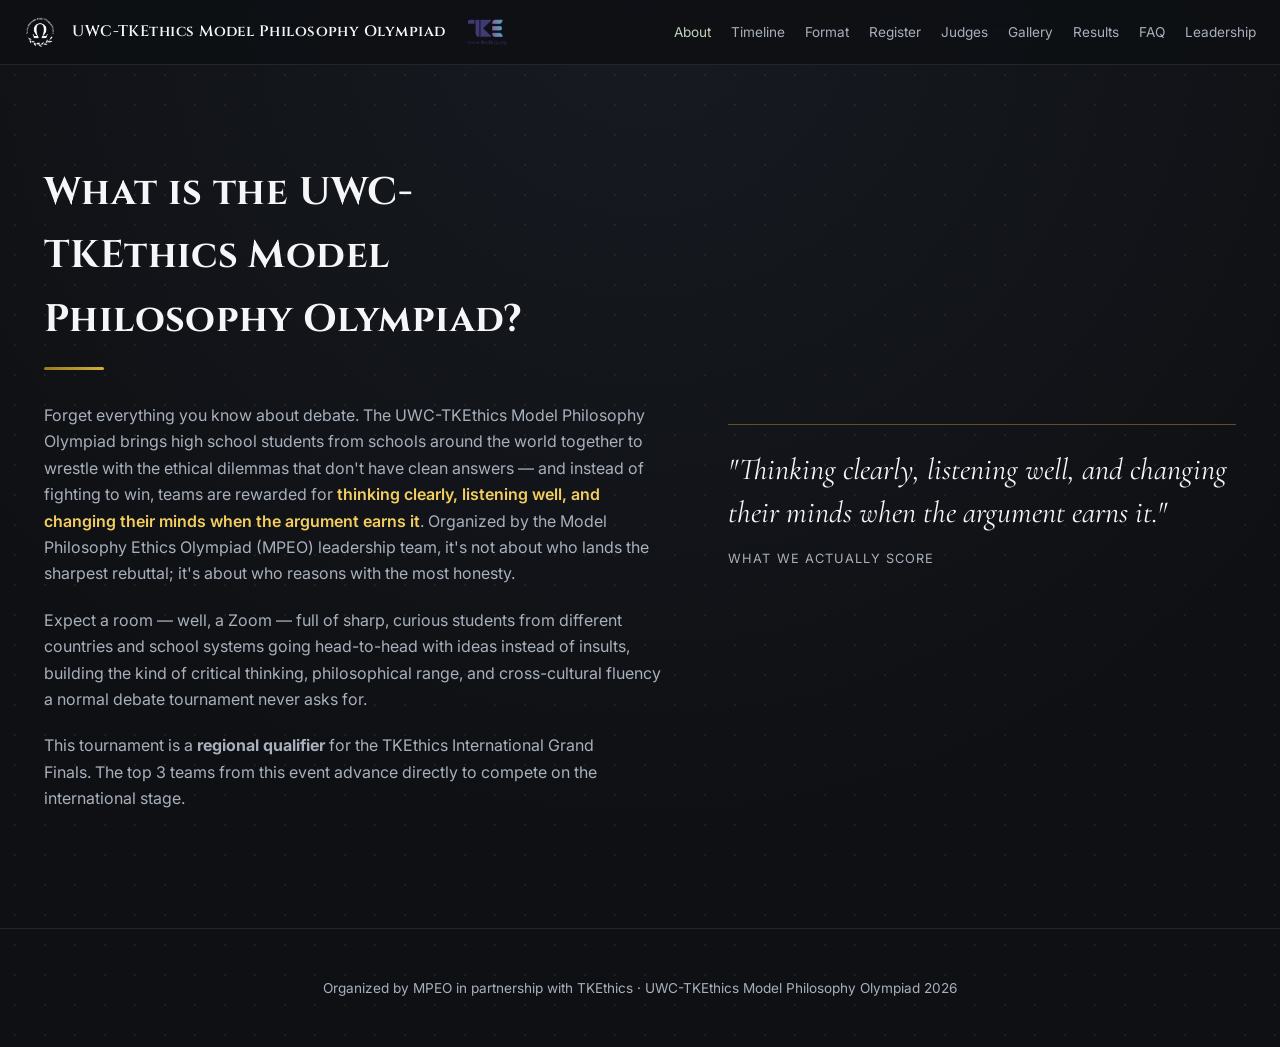
==== commit 1d049068: "Rename tournament to UWC-TKEthics Model Philosophy Olympiad, raise fee to $203 SGD, add Grand Finals" ====
--- a/about.html
+++ b/about.html
@@ -3,8 +3,8 @@
 <head>
   <meta charset="UTF-8">
   <meta name="viewport" content="width=device-width, initial-scale=1.0">
-  <title>About · UWC-TKEthics Olympiad 2026</title>
-  <meta name="description" content="What is the UWC-TKEthics Olympiad? An online ethics tournament for high school teams from schools around the world, hosted by MPEO in partnership with TKEthics.">
+  <title>About · UWC-TKEthics Model Philosophy Olympiad 2026</title>
+  <meta name="description" content="What is the UWC-TKEthics Model Philosophy Olympiad? An online ethics tournament for high school teams from schools around the world, hosted by MPEO in partnership with TKEthics.">
   <link rel="icon" href="assets/logos/mpeo-omega-crest.svg" type="image/svg+xml">
   <link rel="stylesheet" href="style.css">
 </head>
@@ -12,7 +12,7 @@
   <header class="site-header">
     <div class="site-header__logos">
       <img src="assets/logos/mpeo-omega-crest-transparent.png" alt="Model Philosophy Ethics Olympiad crest">
-      <a href="index.html" class="site-header__wordmark">UWC-TKEthics Olympiad</a>
+      <a href="index.html" class="site-header__wordmark">UWC-TKEthics Model Philosophy Olympiad</a>
       <img src="assets/logos/tkethics-logo.png" alt="TKEthics logo">
     </div>
     <nav class="site-header__nav">
@@ -32,9 +32,9 @@
     <section id="about" class="about">
       <div class="container about__grid">
         <div>
-          <h2>What is the UWC-TKEthics Olympiad?</h2>
+          <h2>What is the UWC-TKEthics Model Philosophy Olympiad?</h2>
           <p>
-            Forget everything you know about debate. The UWC-TKEthics Olympiad
+            Forget everything you know about debate. The UWC-TKEthics Model Philosophy Olympiad
             brings high school students from schools around the world together
             to wrestle with the ethical dilemmas that don't have clean answers —
             and instead of fighting to win, teams are rewarded for
@@ -51,6 +51,11 @@
             philosophical range, and cross-cultural fluency a normal debate
             tournament never asks for.
           </p>
+          <p>
+            This tournament is a <strong>regional qualifier</strong> for the
+            TKEthics International Grand Finals. The top 3 teams from this
+            event advance directly to compete on the international stage.
+          </p>
         </div>
         <blockquote class="about__pullquote">
           "Thinking clearly, listening well, and changing their minds when the
@@ -62,7 +67,7 @@
   </main>
 
   <footer class="site-footer">
-    <p>Organized by MPEO in partnership with TKEthics · UWC-TKEthics Olympiad 2026</p>
+    <p>Organized by MPEO in partnership with TKEthics · UWC-TKEthics Model Philosophy Olympiad 2026</p>
   </footer>
 
   <script type="module" src="js/app.js"></script>
--- a/style.css
+++ b/style.css
@@ -219,6 +219,10 @@
   background: var(--color-accent-gradient);
   color: #08090B;
 }
+.btn--lg {
+  padding: 18px 40px;
+  font-size: 1.1rem;
+}
 .btn--primary:hover { box-shadow: 0 10px 30px -5px var(--color-accent-glow); }
 .btn--disabled {
   background: var(--color-bg-card);
@@ -291,65 +295,20 @@
   padding-bottom: 60px;
   text-align: center;
   overflow: hidden;
+  background-image: url("assets/resources/globev2.png");
+  background-size: cover;
+  background-position: center;
+}
+.hero::before {
+  content: "";
+  position: absolute;
+  inset: 0;
+  z-index: -1;
+  background: var(--color-bg-primary);
+  opacity: 0.82;
 }
 @media (max-width: 640px) {
   .hero { padding-top: 96px; padding-bottom: 72px; }
-}
-.hero__graphic {
-  position: absolute;
-  inset: 0;
-  overflow: hidden;
-  z-index: 0;
-  pointer-events: none;
-}
-.hero__circle {
-  position: absolute;
-  border-radius: 50%;
-}
-.hero__circle--a,
-.hero__circle--b {
-  width: clamp(480px, 60vw, 1100px);
-  aspect-ratio: 1 / 1;
-  border: 1.5px solid;
-}
-.hero__circle--a {
-  top: -22%;
-  left: -18%;
-  border-color: var(--color-accent-a);
-  opacity: 0.32;
-  animation: hero-drift-a 22s ease-in-out infinite;
-}
-.hero__circle--b {
-  bottom: -22%;
-  right: -18%;
-  border-color: var(--color-accent-b);
-  opacity: 0.32;
-  animation: hero-drift-b 26s ease-in-out infinite;
-}
-.hero__circle--c {
-  top: 50%;
-  left: 50%;
-  transform: translate(-50%, -50%);
-  animation: hero-spin 60s linear infinite;
-}
-@keyframes hero-drift-a {
-  0%, 100% { transform: translate(0, 0); }
-  50% { transform: translate(22px, 16px); }
-}
-@keyframes hero-drift-b {
-  0%, 100% { transform: translate(0, 0); }
-  50% { transform: translate(-22px, -16px); }
-}
-@keyframes hero-spin {
-  from { transform: translate(-50%, -50%) rotate(0deg); }
-  to { transform: translate(-50%, -50%) rotate(360deg); }
-}
-@media (prefers-reduced-motion: reduce) {
-  .hero__circle--a, .hero__circle--b, .hero__circle--c { animation: none; }
-}
-@media (max-width: 640px) {
-  .hero__circle--a,
-  .hero__circle--b { width: clamp(280px, 85vw, 420px); }
 }
 .hero__inner { position: relative; z-index: 1; }
 .hero__eyebrow {
@@ -387,7 +346,17 @@
   max-width: 700px;
   margin: 0 auto 24px;
 }
-.hero__date { color: var(--color-text-secondary); margin-bottom: 32px; }
+.hero__date { color: var(--color-text-secondary); margin-bottom: 12px; }
+.hero__qualifier {
+  display: inline-block;
+  font-size: 0.9rem;
+  color: var(--color-accent-b);
+  background: var(--color-gold-surface);
+  border: 1px solid var(--color-border-accent);
+  border-radius: 999px;
+  padding: 6px 18px;
+  margin-bottom: 32px;
+}
 .hero__ctas { display: flex; gap: 16px; justify-content: center; flex-wrap: wrap; }
 .hero__stats {
   list-style: none;
@@ -748,8 +717,34 @@
   background: linear-gradient(160deg, var(--color-gold-surface), rgba(212, 175, 55, 0.02));
   border: 1px solid var(--color-border-accent);
   border-radius: var(--radius-lg);
-  padding: 12px;
-}
+  overflow: hidden;
+  text-align: left;
+}
+.funnel-step__embed-chrome {
+  display: flex;
+  align-items: center;
+  gap: 9px;
+  padding: 13px 18px;
+  border-bottom: 1px solid var(--color-border-accent);
+  background: rgba(212, 175, 55, 0.05);
+}
+.funnel-step__embed-dot {
+  width: 8px;
+  height: 8px;
+  border-radius: 50%;
+  flex-shrink: 0;
+  background: var(--color-gold-primary);
+  box-shadow: 0 0 0 3px var(--color-gold-surface);
+}
+.funnel-step__embed-label {
+  font-family: var(--font-badge);
+  font-size: 0.72rem;
+  font-weight: 600;
+  text-transform: uppercase;
+  letter-spacing: 0.07em;
+  color: var(--color-text-secondary);
+}
+.funnel-step__embed-body { padding: 12px; }
 .funnel-step__embed iframe {
   display: block;
   width: 100%;
@@ -757,6 +752,7 @@
   border: 0;
   border-radius: var(--radius-sm);
   color-scheme: light;
+  background: #fff;
   box-shadow: 0 4px 16px -4px rgba(0, 0, 0, 0.5);
 }
 .funnel-step__embed--wide iframe { height: 900px; }
@@ -779,12 +775,23 @@
   border-radius: var(--radius-md);
 }
 
+.countdown-label[hidden] { display: none; }
+.countdown-label {
+  max-width: 460px;
+  margin: 32px auto 12px;
+  font-size: 0.85rem;
+  font-weight: 600;
+  color: var(--color-text-secondary);
+  text-align: center;
+}
+
 .countdown[hidden] { display: none; }
 .countdown {
   display: grid;
   grid-template-columns: repeat(4, 1fr);
   gap: 8px;
-  margin: 0 0 20px;
+  max-width: 460px;
+  margin: 0 auto 20px;
 }
 .countdown__unit {
   padding: 10px 4px;
@@ -816,43 +823,120 @@
   cursor: not-allowed;
 }
 
-.timeline__list {
+.roadmap {
   list-style: none;
   position: relative;
-  padding-left: 28px;
-}
-.timeline__list::before {
+  max-width: 900px;
+  margin: 48px auto;
+  padding: 0;
+}
+.roadmap::before {
   content: '';
   position: absolute;
-  top: 8px;
-  bottom: 8px;
-  left: 5px;
+  top: 0;
+  bottom: 0;
+  left: 50%;
   width: 1px;
   background: var(--color-border-subtle);
-}
-.timeline__list li {
+  transform: translateX(-50%);
+}
+.roadmap__item {
   position: relative;
-  display: flex;
-  gap: 24px;
-  padding: 16px 0 16px 24px;
-}
-.timeline__list li::before {
-  content: '';
+  width: 50%;
+  padding: 0 44px 48px;
+}
+.roadmap__item--left { left: 0; text-align: right; }
+.roadmap__item--right { left: 50%; text-align: left; }
+.roadmap__item--final { padding-bottom: 0; }
+.roadmap__node {
   position: absolute;
-  top: 22px;
-  left: -28px;
-  width: 11px;
-  height: 11px;
+  top: -6px;
+  width: 44px;
+  height: 44px;
+  display: flex;
+  align-items: center;
+  justify-content: center;
   border-radius: 50%;
   background: var(--color-bg-primary);
   border: 2px solid var(--color-accent-a);
-}
-.timeline__list li:last-child::before { border-color: var(--color-accent-b); }
-.timeline__date {
   font-family: var(--font-display);
-  font-weight: 600;
-  color: var(--color-text-primary);
-  min-width: 160px;
+  font-size: 1.1rem;
+  font-weight: 700;
+  color: var(--color-accent-a);
+  box-shadow: 0 0 18px rgba(0, 0, 0, 0.85), 0 0 12px var(--color-gold-glow);
+  transition: var(--transition-fast);
+}
+.roadmap__item--final .roadmap__node { border-color: var(--color-accent-b); color: var(--color-accent-b); }
+.roadmap__item--left .roadmap__node { right: -22px; }
+.roadmap__item--right .roadmap__node { left: -22px; }
+.roadmap__item:hover .roadmap__node {
+  transform: scale(1.15);
+  background: var(--color-accent-a);
+  color: var(--color-bg-primary);
+  box-shadow: 0 0 24px var(--color-gold-glow), 0 0 0 6px var(--color-gold-surface);
+}
+.roadmap__card {
+  background: var(--color-bg-card);
+  border: 1px solid var(--color-border-subtle);
+  border-radius: var(--radius-md);
+  padding: 24px 28px;
+  box-shadow: var(--shadow-card);
+  transition: var(--transition-fast);
+  transition-property: transform, background, border-color, box-shadow;
+}
+.roadmap__item--left .roadmap__card { transform-origin: right center; }
+.roadmap__item--right .roadmap__card { transform-origin: left center; }
+.roadmap__item:hover .roadmap__card {
+  background: var(--color-bg-card-hover);
+  border-color: var(--color-border-accent);
+  box-shadow: 0 20px 48px -14px rgba(0, 0, 0, 0.75), 0 0 32px -6px var(--color-accent-glow);
+  transform: translateY(-5px) scale(1.035);
+}
+@media (prefers-reduced-motion: reduce) {
+  .roadmap__card,
+  .roadmap__node { transition: background 0.2s, border-color 0.2s, box-shadow 0.2s, color 0.2s; }
+  .roadmap__item:hover .roadmap__card { transform: none; }
+  .roadmap__item:hover .roadmap__node { transform: none; }
+}
+.roadmap__eyebrow {
+  font-family: var(--font-badge);
+  text-transform: uppercase;
+  letter-spacing: 0.12em;
+  font-size: 0.75rem;
+  font-weight: 700;
+  color: var(--color-accent-a);
+  margin: 0 0 8px;
+}
+.roadmap__card .roadmap__title {
+  font-size: 1.35rem;
+  line-height: 1.2;
+  margin: 0 0 10px;
+}
+.roadmap__desc {
+  color: var(--color-text-secondary);
+  font-size: 0.9rem;
+  line-height: 1.6;
+  margin: 0;
+}
+@media (max-width: 720px) {
+  .roadmap::before { left: 14px; }
+  .roadmap__item,
+  .roadmap__item--left,
+  .roadmap__item--right {
+    width: 100%;
+    left: 0;
+    text-align: left;
+    padding: 0 0 40px 48px;
+  }
+  .roadmap__item--left .roadmap__node,
+  .roadmap__item--right .roadmap__node {
+    left: -8px;
+    right: auto;
+    top: 0;
+    width: 36px;
+    height: 36px;
+    font-size: 0.95rem;
+  }
 }
 
 .timeline h3 { font-size: 1.1rem; margin: 40px 0 12px; }
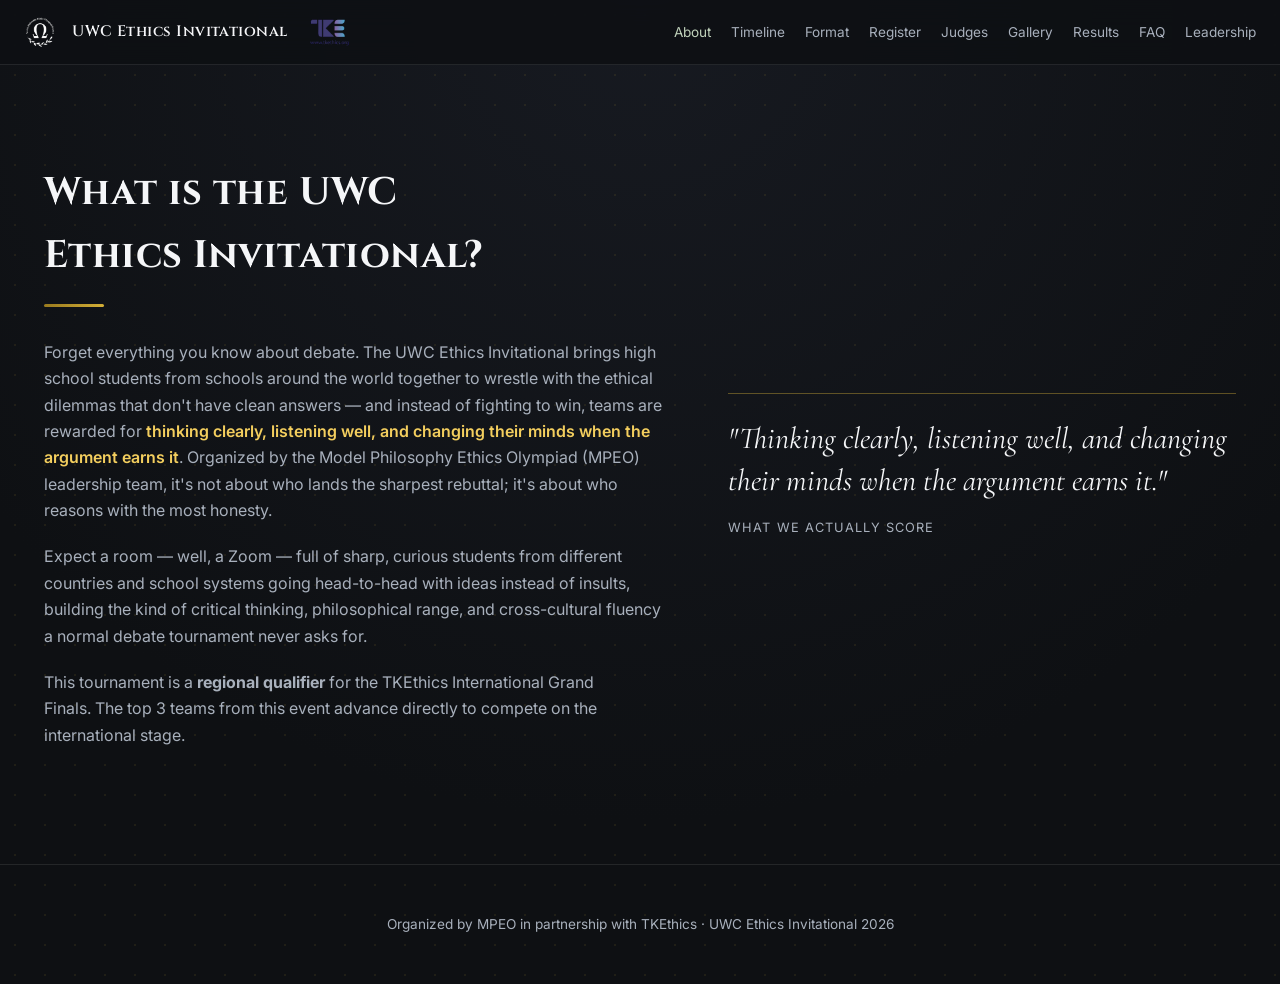
==== commit db91b1f6: "Rename competition to UWC Ethics Invitational 2026 Co-Authored-By: Claude Sonnet 5 <noreply@anthropi" ====
--- a/about.html
+++ b/about.html
@@ -3,8 +3,8 @@
 <head>
   <meta charset="UTF-8">
   <meta name="viewport" content="width=device-width, initial-scale=1.0">
-  <title>About · UWC-TKEthics Model Philosophy Olympiad 2026</title>
-  <meta name="description" content="What is the UWC-TKEthics Model Philosophy Olympiad? An online ethics tournament for high school teams from schools around the world, hosted by MPEO in partnership with TKEthics.">
+  <title>About · UWC Ethics Invitational 2026</title>
+  <meta name="description" content="What is the UWC Ethics Invitational? An online ethics tournament for high school teams from schools around the world, hosted by MPEO in partnership with TKEthics.">
   <link rel="icon" href="assets/logos/mpeo-omega-crest.svg" type="image/svg+xml">
   <link rel="stylesheet" href="style.css">
 </head>
@@ -12,7 +12,7 @@
   <header class="site-header">
     <div class="site-header__logos">
       <img src="assets/logos/mpeo-omega-crest-transparent.png" alt="Model Philosophy Ethics Olympiad crest">
-      <a href="index.html" class="site-header__wordmark">UWC-TKEthics Model Philosophy Olympiad</a>
+      <a href="index.html" class="site-header__wordmark">UWC Ethics Invitational</a>
       <img src="assets/logos/tkethics-logo.png" alt="TKEthics logo">
     </div>
     <nav class="site-header__nav">
@@ -32,9 +32,9 @@
     <section id="about" class="about">
       <div class="container about__grid">
         <div>
-          <h2>What is the UWC-TKEthics Model Philosophy Olympiad?</h2>
+          <h2>What is the UWC Ethics Invitational?</h2>
           <p>
-            Forget everything you know about debate. The UWC-TKEthics Model Philosophy Olympiad
+            Forget everything you know about debate. The UWC Ethics Invitational
             brings high school students from schools around the world together
             to wrestle with the ethical dilemmas that don't have clean answers —
             and instead of fighting to win, teams are rewarded for
@@ -67,7 +67,7 @@
   </main>
 
   <footer class="site-footer">
-    <p>Organized by MPEO in partnership with TKEthics · UWC-TKEthics Model Philosophy Olympiad 2026</p>
+    <p>Organized by MPEO in partnership with TKEthics · UWC Ethics Invitational 2026</p>
   </footer>
 
   <script type="module" src="js/app.js"></script>
--- a/style.css
+++ b/style.css
@@ -1,5 +1,5 @@
 /* ==========================================================================
-   UWC-TKETHICS OLYMPIAD 2026 — DESIGN SYSTEM
+   UWC ETHICS INVITATIONAL 2026 — DESIGN SYSTEM
    Aligned to MPEO's dark-academia gold system for visual consistency
    across both Ethics Olympiad events.
    ========================================================================== */
